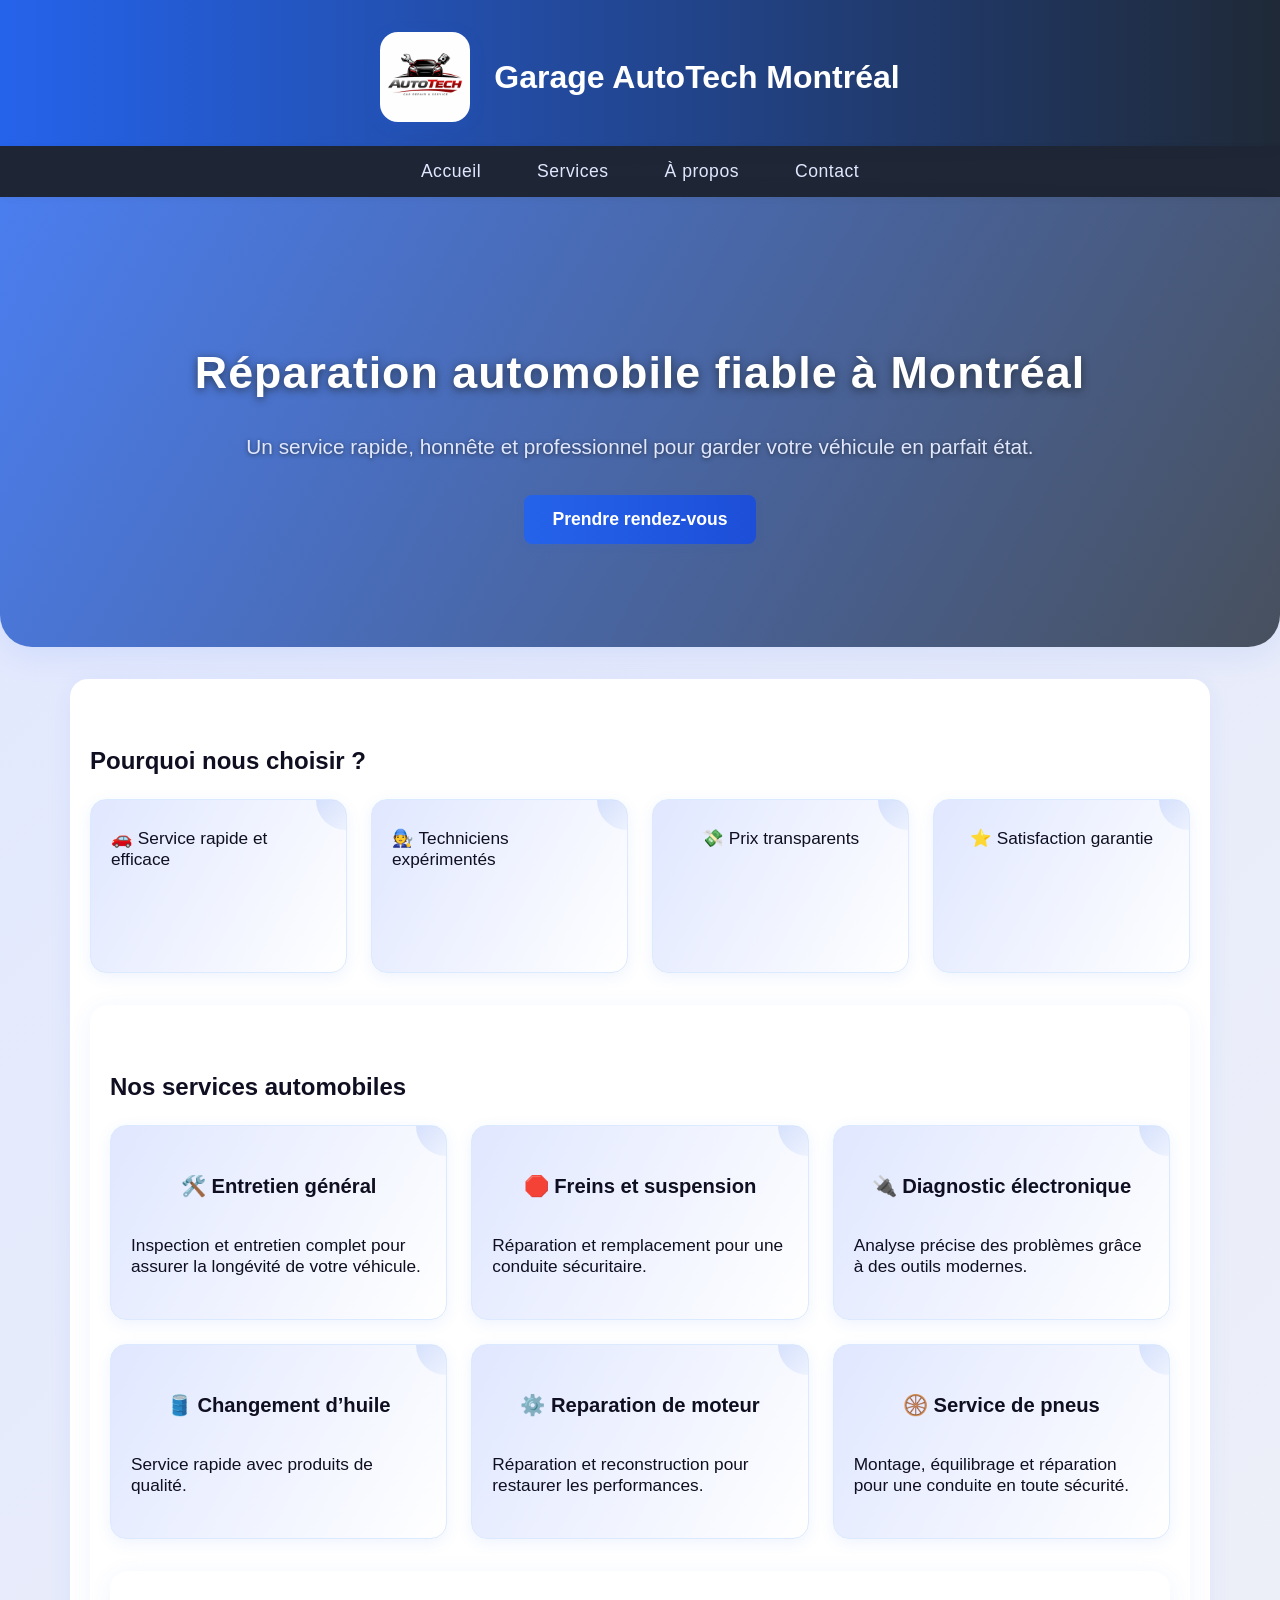
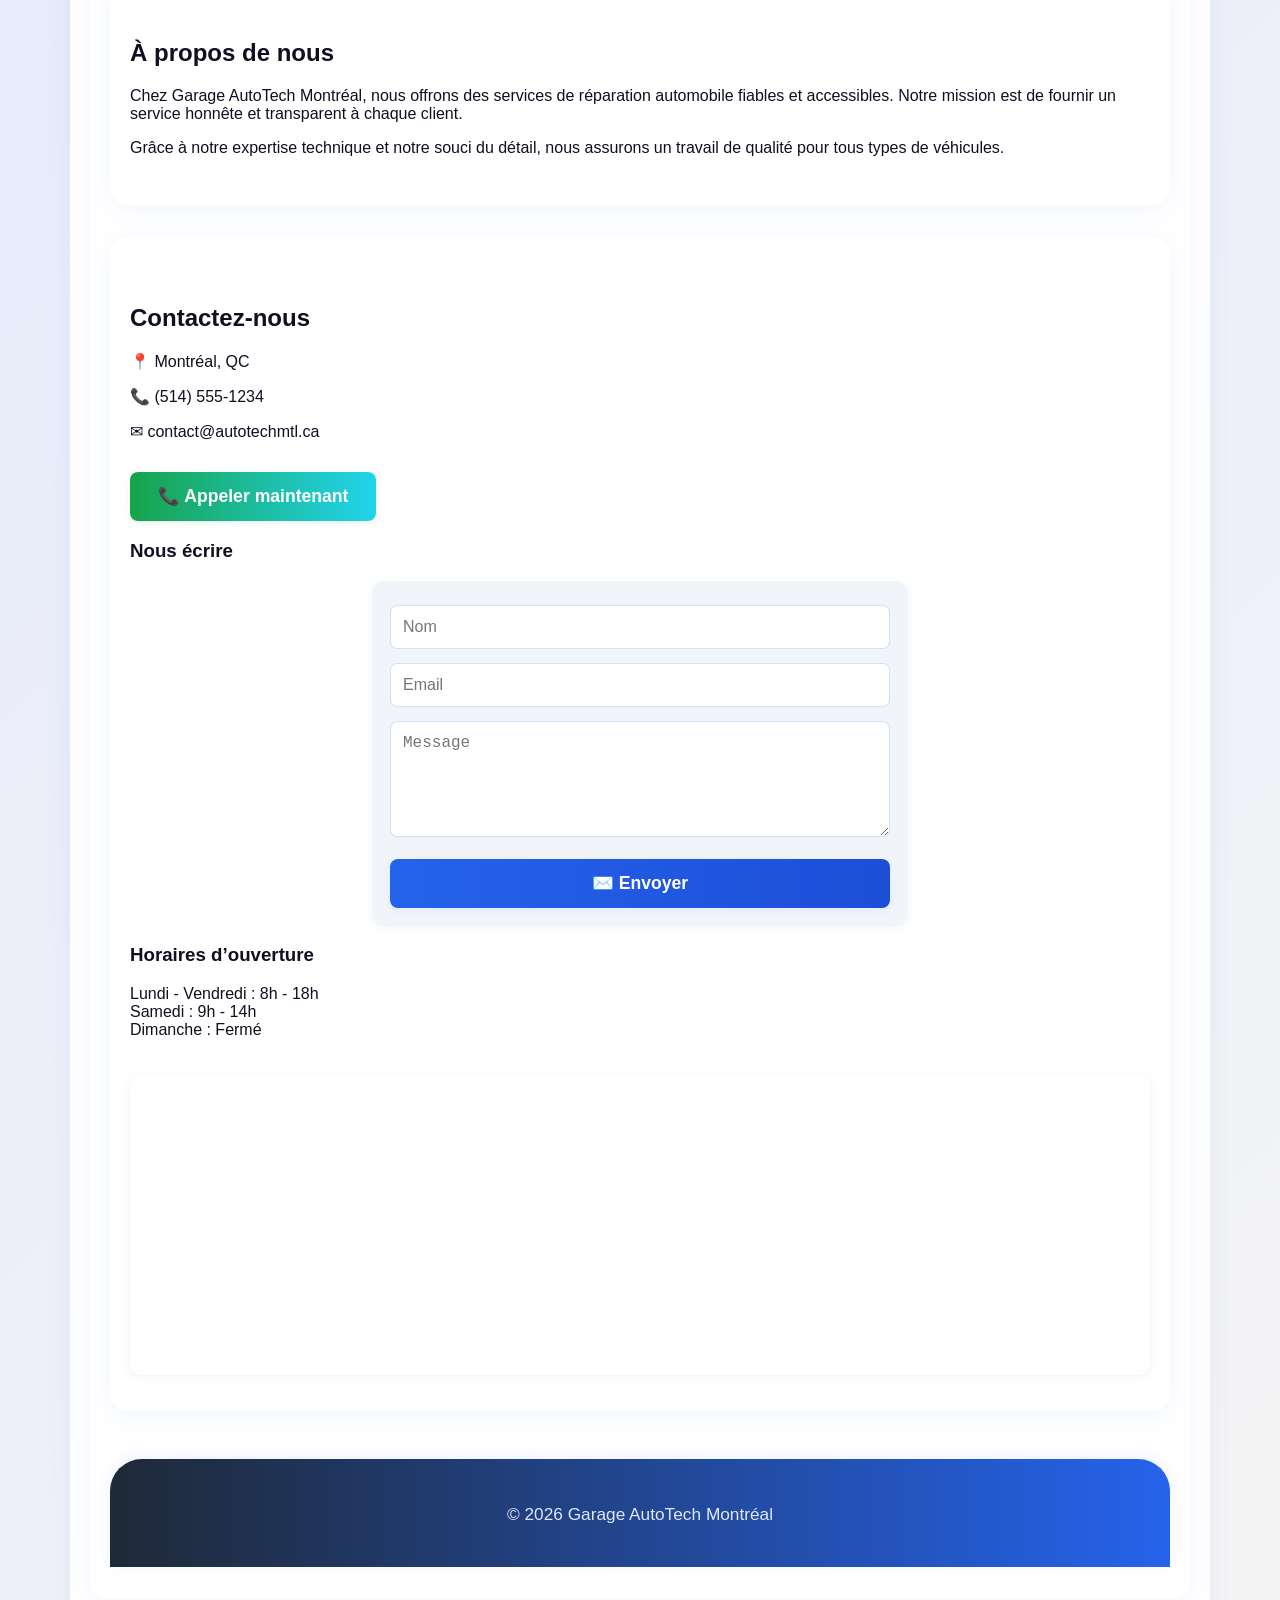
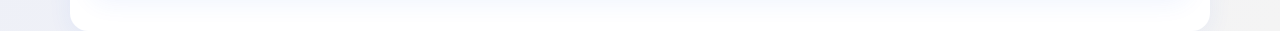
==== index.html @ 0560752d "deplacer le ficher index.html a la racine du projet" ====
<!doctype html>
<html lang="fr">
  <head>
    <meta charset="UTF-8" />
    <meta name="viewport" content="width=device-width, initial-scale=1.0" />
    <title>Garage AutoTech Montréal</title>
    <link rel="stylesheet" href="client/css/style.css" />
  </head>
  <body>
    <header>
      <img src="client/images/logo.png" alt="Logo Garage AutoTech" class="logo-header" />
      <h1>Garage AutoTech Montréal</h1>
    </header>

    <nav>
      <a href="#accueil">Accueil</a>
      <a href="#services">Services</a>
      <a href="#apropos">À propos</a>
      <a href="#contact">Contact</a>
    </nav>

    <!-- ACCUEIL -->
    <section class="hero" id="accueil">
      <h1>Réparation automobile fiable à Montréal</h1>
      <p>
        Un service rapide, honnête et professionnel pour garder votre véhicule
        en parfait état.
      </p>
      <button>Prendre rendez-vous</button>
    </section>

    <div class="container">
      <h2>Pourquoi nous choisir ?</h2>
      <div class="services">
        <div class="card">🚗 Service rapide et efficace</div>
        <div class="card">🧑‍🔧 Techniciens expérimentés</div>
        <div class="card">💸 Prix transparents</div>
        <div class="card">⭐ Satisfaction garantie</div>
      </div>
    

    <!-- SERVICES -->
    <div class="container" id="services">
      <h2>Nos services automobiles</h2>
      <div class="services">
        <div class="card">
          <h3>🛠️ Entretien général</h3>
          <p>
            Inspection et entretien complet pour assurer la longévité de votre véhicule.
          </p>
        </div>
        <div class="card">
          <h3>🛑 Freins et suspension</h3>
          <p>Réparation et remplacement pour une conduite sécuritaire.</p>
        </div>
        <div class="card">
          <h3>🔌 Diagnostic électronique</h3>
          <p>Analyse précise des problèmes grâce à des outils modernes.</p>
        </div>
        <div class="card">
          <h3>🛢️ Changement d’huile</h3>
          <p>Service rapide avec produits de qualité.</p>
        </div>
        <div class="card">
          <h3>⚙️ Reparation de moteur</h3>
            <p>Réparation et reconstruction pour restaurer les performances.</p>
        </div>
        <div class="card">
          <h3>🛞 Service de pneus</h3>
          <p>Montage, équilibrage et réparation pour une conduite en toute sécurité.</p>    
        </div>
      </div>

    <!-- À PROPOS -->
    <div class="container" id="apropos">
      <h2>À propos de nous</h2>
      <p>
        Chez Garage AutoTech Montréal, nous offrons des services de réparation
        automobile fiables et accessibles. Notre mission est de fournir un
        service honnête et transparent à chaque client.
      </p>
      <p>
        Grâce à notre expertise technique et notre souci du détail, nous
        assurons un travail de qualité pour tous types de véhicules.
      </p>
    </div>

    <!-- CONTACT -->
    <div class="container" id="contact">
      <h2>Contactez-nous</h2>
      <p>📍 Montréal, QC</p>
      <p>📞 (514) 555-1234</p>
      <p>✉ contact@autotechmtl.ca</p>

      <a href="tel:15145551234" class="call-btn">📞 Appeler maintenant</a>

      <h3>Nous écrire</h3>
      <form>
        <input type="text" placeholder="Nom" required />
        <input type="email" placeholder="Email" required />
        <textarea placeholder="Message" rows="5" required></textarea>
        <button type="submit">✉️ Envoyer</button>
      </form>

      <h3>Horaires d’ouverture</h3>
      <p>
        Lundi - Vendredi : 8h - 18h<br />Samedi : 9h - 14h<br />Dimanche : Fermé
      </p>

      <iframe
        src="https://maps.google.com/maps?q=Montreal&t=&z=13&ie=UTF8&iwloc=&output=embed"
      ></iframe>
    </div>

    <footer>
      <p>&copy; 2026 Garage AutoTech Montréal</p>
    </footer>
  </body>
</html>
---- client/css/style.css ----
body {
  margin: 0;
  font-family: "Segoe UI", Tahoma, Geneva, Verdana, sans-serif;
  background: linear-gradient(135deg, #e0e7ff 0%, #f4f4f4 100%);
  color: #0f0f21;
  min-height: 100vh;
}

header {
  background: linear-gradient(90deg, #2563eb 0%, #1f2937 100%);
  color: white;
  padding: 32px 20px 24px 20px;
  text-align: center;
  display: flex;
  align-items: center;
  justify-content: center;
  box-shadow: 0 4px 16px rgba(37, 99, 235, 0.08);

  position: relative;
  z-index: 2;
}

.logo-header {
  height: 90px;
  width: auto;
  border-radius: 18px;
  margin-right: 24px;
  object-fit: cover;
  box-shadow: 0 4px 16px rgba(37, 99, 235, 0.15);
}

nav {
  background: #111827ee;
  display: flex;
  justify-content: center;
  flex-wrap: wrap;
  position: sticky;
  top: 0;
  z-index: 10;
  box-shadow: 0 2px 8px rgba(0, 0, 0, 0.04);
}

nav a {
  color: #e0e7ff;
  padding: 15px 28px;
  text-decoration: none;
  font-weight: 500;
  font-size: 1.1rem;
  letter-spacing: 0.5px;
  transition:
    background 0.2s,
    color 0.2s;
}

nav a:hover {
  background: #2563eb;
  color: #fff;
  border-radius: 8px;
}

.hero {
  background:
    linear-gradient(120deg, #2563ebcc 0%, #1f2937cc 100%),
    url("https://images.unsplash.com/photo-1515923162037-7c1f4b6c60b3")
      center/cover no-repeat;
  min-height: 380px;
  display: flex;
  flex-direction: column;
  align-items: center;
  justify-content: center;
  color: #fff;
  text-align: center;
  padding: 40px 20px 30px 20px;
  border-radius: 0 0 32px 32px;
  box-shadow: 0 8px 32px rgba(37, 99, 235, 0.1);
  font-family:
    "Lucida Sans", "Lucida Sans Regular", "Lucida Grande",
    "Lucida Sans Unicode", Geneva, Verdana, sans-serif;
  position: relative;
  overflow: hidden;
}

.hero h1 {
  font-size: 2.8rem;
  margin-bottom: 16px;
  font-weight: 700;
  text-shadow: 0 2px 8px #1f2937cc;
  letter-spacing: 1px;
}

.hero p {
  font-size: 1.3rem;
  margin-bottom: 28px;
  color: #e0e7ff;
  text-shadow: 0 1px 4px #1f2937cc;
}

.container {
  padding: 48px 20px 32px 20px;
  max-width: 1100px;
  margin: 32px auto 0 auto;
  background: #fff;
  border-radius: 18px;
  box-shadow: 0 4px 24px rgba(37, 99, 235, 0.07);
  position: relative;
  z-index: 1;
}

.services {
  display: grid;
  grid-template-columns: repeat(auto-fit, minmax(250px, 1fr));
  gap: 24px;
  margin-top: 24px;
}

.card {
  background: linear-gradient(120deg, #e0e7ff 0%, #fff 100%);
  padding: 28px 20px 24px 20px;
  border-radius: 16px;
  box-shadow: 0 4px 16px rgba(37, 99, 235, 0.08);
  transition:
    transform 0.2s,
    box-shadow 0.2s;
  font-size: 1.08rem;
  font-weight: 500;
  display: flex;
  flex-direction: column;
  align-items: center;
  position: relative;
  overflow: hidden;
  min-height: 120px;
  border: 1.5px solid #dbeafe;
  animation: fadeInUp 0.7s;
}

.card::before {
  content: "";
  display: block;
  position: absolute;
  top: -30px;
  right: -30px;
  width: 60px;
  height: 60px;
  background: linear-gradient(135deg, #2563eb33 0%, #fff0 100%);
  border-radius: 50%;
  z-index: 0;
}

.card:hover {
  transform: translateY(-6px) scale(1.045);
  box-shadow: 0 12px 32px rgba(37, 99, 235, 0.13);
  border-color: #2563eb;
}

.checklist {
  margin-top: 20px;
  line-height: 1.8;
}

form {
  display: flex;
  flex-direction: column;
  gap: 14px;
  max-width: 500px;
  margin: 0 auto;
  background: #f1f5f9;
  padding: 24px 18px 18px 18px;
  border-radius: 12px;
  box-shadow: 0 2px 8px rgba(37, 99, 235, 0.06);
}

input,
textarea {
  padding: 12px;
  border-radius: 7px;
  border: 1.5px solid #2563eb33;
  font-size: 1rem;
  background: #fff;
  transition: border 0.2s;
}

input:focus,
textarea:focus {
  border: 1.5px solid #2563eb;
  outline: none;
}

iframe {
  width: 100%;
  height: 300px;
  border: none;
  margin-top: 20px;
  border-radius: 12px;
  box-shadow: 0 2px 8px rgba(37, 99, 235, 0.08);
}

button {
  background: linear-gradient(90deg, #2563eb 0%, #1d4ed8 100%);
  color: white;
  border: none;
  padding: 14px 28px;
  border-radius: 8px;
  cursor: pointer;
  font-size: 1.1rem;
  font-weight: 600;
  box-shadow: 0 2px 8px rgba(37, 99, 235, 0.08);
  transition:
    background 0.2s,
    transform 0.2s;
  margin-top: 8px;
}

button:hover {
  background: linear-gradient(90deg, #1d4ed8 0%, #2563eb 100%);
  transform: translateY(-2px) scale(1.03);
}

.call-btn {
  display: inline-block;
  margin-top: 15px;
  background: linear-gradient(90deg, #16a34a 0%, #22d3ee 100%);
  padding: 14px 28px;
  border-radius: 8px;
  color: white;
  text-decoration: none;
  font-weight: 600;
  font-size: 1.1rem;
  box-shadow: 0 2px 8px rgba(16, 163, 74, 0.1);
  transition:
    background 0.2s,
    transform 0.2s;
}

.call-btn:hover {
  background: linear-gradient(90deg, #22d3ee 0%, #16a34a 100%);
  transform: translateY(-2px) scale(1.03);
}

footer {
  background: linear-gradient(90deg, #1f2937 0%, #2563eb 100%);
  color: #e0e7ff;
  text-align: center;
  padding: 28px 20px 24px 20px;
  margin-top: 48px;
  border-top-left-radius: 32px;
  border-top-right-radius: 32px;
  box-shadow: 0 -4px 16px rgba(37, 99, 235, 0.08);
  font-size: 1.08rem;
}

@keyframes fadeInUp {
  from {
    opacity: 0;
    transform: translateY(30px);
  }
  to {
    opacity: 1;
    transform: translateY(0);
  }
}
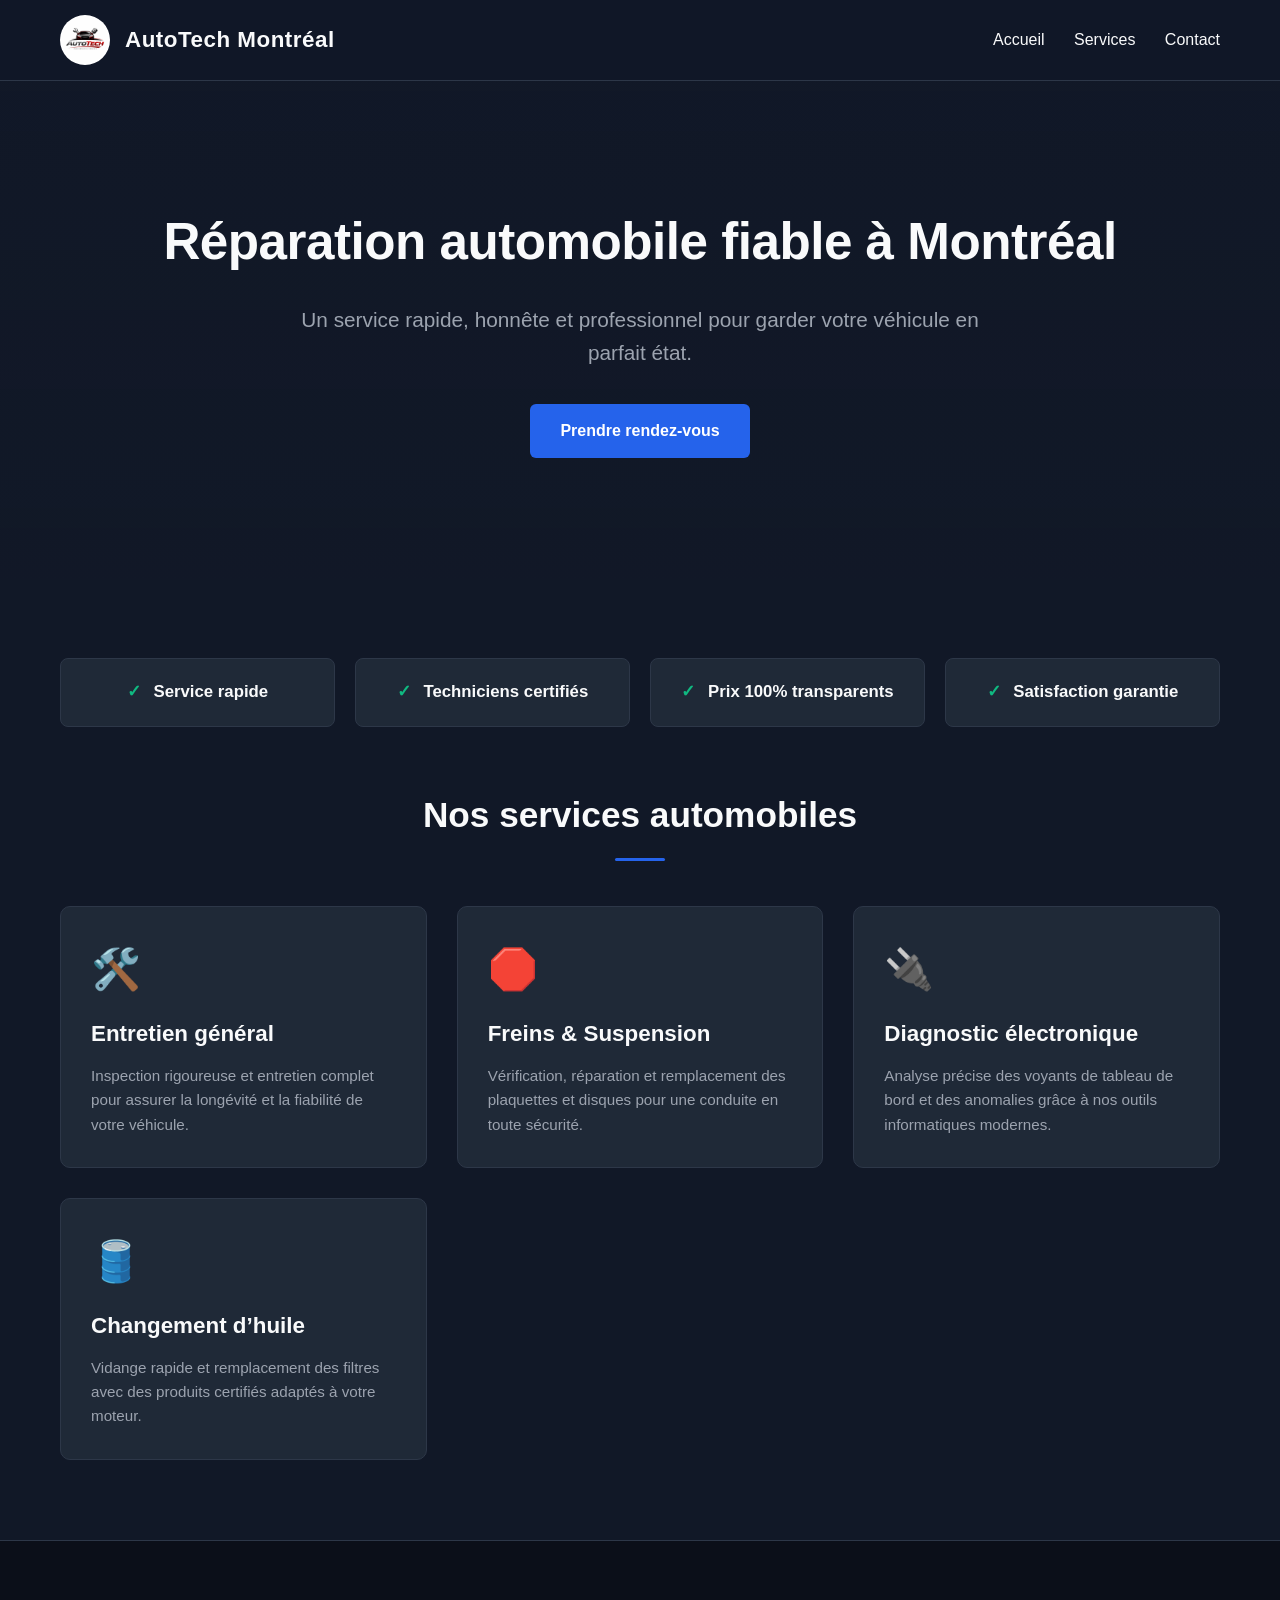
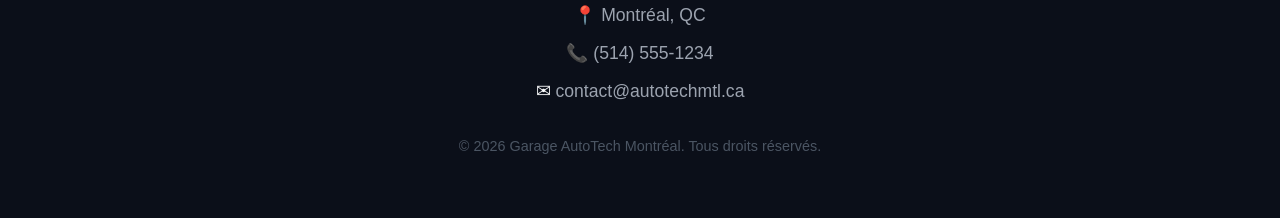
==== commit 356d7cda: "mise a jour du style" ====
--- a/index.html
+++ b/index.html
@@ -3,117 +3,296 @@
   <head>
     <meta charset="UTF-8" />
     <meta name="viewport" content="width=device-width, initial-scale=1.0" />
-    <title>Garage AutoTech Montréal</title>
-    <link rel="stylesheet" href="client/css/style.css" />
+    <title>Garage AutoTech Montréal | Réparation & Entretien</title>
+    <style>
+      /* --- RESET & VARIABLES --- */
+      * {
+        margin: 0;
+        padding: 0;
+        box-sizing: border-box;
+        font-family: "Segoe UI", Tahoma, Geneva, Verdana, sans-serif;
+      }
+      :root {
+        --bg-dark: #111827; /* Bleu nuit très profond */
+        --bg-card: #1f2937; /* Gris/bleu pour les cartes */
+        --primary-blue: #2563eb; /* Bleu vif pour les accents */
+        --text-light: #f9fafb; /* Blanc cassé pour la lisibilité */
+        --text-muted: #9ca3af; /* Gris pour les textes secondaires */
+        --success: #10b981; /* Vert pour les badges de confiance */
+      }
+
+      body {
+        background-color: var(--bg-dark);
+        color: var(--text-light);
+        line-height: 1.6;
+      }
+
+      /* --- EN-TÊTE / NAVIGATION --- */
+      header {
+        background-color: rgba(17, 24, 39, 0.95);
+        position: sticky;
+        top: 0;
+        z-index: 100;
+        border-bottom: 1px solid #2d3748;
+        backdrop-filter: blur(5px);
+      }
+      .nav-container {
+        max-width: 1200px;
+        margin: 0 auto;
+        display: flex;
+        justify-content: space-between;
+        align-items: center;
+        padding: 15px 20px;
+      }
+      .logo-block {
+        display: flex;
+        align-items: center;
+        gap: 15px;
+      }
+      .logo-img {
+        height: 50px;
+        width: 50px;
+        object-fit: contain;
+        border-radius: 50%; /* Arrondit proprement l'ancien carré blanc */
+        background-color: white;
+        padding: 2px;
+      }
+      .logo-title {
+        font-size: 1.4rem;
+        font-weight: bold;
+        letter-spacing: 0.5px;
+      }
+      nav a {
+        color: var(--text-light);
+        text-decoration: none;
+        margin-left: 25px;
+        font-weight: 500;
+        font-size: 1rem;
+        transition: color 0.2s;
+      }
+      nav a:hover {
+        color: var(--primary-blue);
+      }
+
+      /* --- HERO SECTION --- */
+      .hero {
+        text-align: center;
+        padding: 120px 20px;
+        background:
+          linear-gradient(rgba(17, 24, 39, 0.85), rgba(17, 24, 39, 0.95)),
+          url("https://images.unsplash.com/photo-1616788494707-ec28f08d05a1?q=80&w=1200")
+            no-repeat center center/cover;
+      }
+      .hero h1 {
+        font-size: 3.2rem;
+        margin-bottom: 20px;
+        font-weight: 800;
+        letter-spacing: -0.5px;
+      }
+      .hero p {
+        font-size: 1.3rem;
+        color: var(--text-muted);
+        max-width: 700px;
+        margin: 0 auto 35px auto;
+      }
+      .btn {
+        display: inline-block;
+        background-color: var(--primary-blue);
+        color: white;
+        padding: 14px 30px;
+        text-decoration: none;
+        border-radius: 6px;
+        font-weight: 600;
+        transition: all 0.2s ease;
+      }
+      .btn:hover {
+        background-color: #1d4ed8;
+        transform: translateY(-2px);
+      }
+
+      /* --- STRUCTURE DES SECTIONS --- */
+      .container {
+        max-width: 1200px;
+        margin: 0 auto;
+        padding: 80px 20px;
+      }
+      .section-title {
+        text-align: center;
+        font-size: 2.2rem;
+        margin-bottom: 45px;
+        position: relative;
+      }
+      .section-title::after {
+        content: "";
+        display: block;
+        width: 50px;
+        height: 3px;
+        background-color: var(--primary-blue);
+        margin: 15px auto 0 auto;
+        border-radius: 2px;
+      }
+
+      /* --- ARGUMENTS CLÉS (BADGES) --- */
+      .features-grid {
+        display: grid;
+        grid-template-columns: repeat(auto-fit, minmax(220px, 1fr));
+        gap: 20px;
+        margin-bottom: 40px;
+      }
+      .feature-tag {
+        background-color: var(--bg-card);
+        border: 1px solid #2d3748;
+        padding: 20px;
+        border-radius: 8px;
+        text-align: center;
+        font-weight: 600;
+        font-size: 1.05rem;
+      }
+      .feature-tag span {
+        color: var(--success);
+        margin-right: 8px;
+      }
+
+      /* --- SECTION SERVICES (CARTES MODERNES) --- */
+      .services-grid {
+        display: grid;
+        grid-template-columns: repeat(auto-fit, minmax(300px, 1fr));
+        gap: 30px;
+      }
+      .service-card {
+        background-color: var(--bg-card);
+        border: 1px solid #2d3748;
+        padding: 30px;
+        border-radius: 10px;
+        transition:
+          transform 0.3s ease,
+          border-color 0.3s ease;
+      }
+      .service-card:hover {
+        transform: translateY(-5px);
+        border-color: var(--primary-blue);
+      }
+      .service-icon {
+        font-size: 2.5rem;
+        margin-bottom: 15px;
+        display: inline-block;
+      }
+      .service-card h3 {
+        font-size: 1.4rem;
+        margin-bottom: 12px;
+      }
+      .service-card p {
+        color: var(--text-muted);
+        font-size: 0.95rem;
+      }
+
+      /* --- PIED DE PAGE & CONTACT --- */
+      footer {
+        background-color: #0b0f19;
+        border-top: 1px solid #2d3748;
+        padding: 60px 20px;
+        text-align: center;
+      }
+      .footer-info {
+        display: flex;
+        flex-direction: column;
+        gap: 10px;
+        margin-bottom: 30px;
+        font-size: 1.1rem;
+      }
+      .footer-info span {
+        color: var(--text-muted);
+      }
+      .copyright {
+        font-size: 0.9rem;
+        color: #4b5563;
+      }
+    </style>
   </head>
   <body>
     <header>
-      <img src="client/images/logo.png" alt="Logo Garage AutoTech" class="logo-header" />
-      <h1>Garage AutoTech Montréal</h1>
+      <div class="nav-container">
+        <div class="logo-block">
+          <img src="client/images/logo.png" alt="Logo" class="logo-img" />
+          <span class="logo-title">AutoTech Montréal</span>
+        </div>
+        <nav>
+          <a href="#accueil">Accueil</a>
+          <a href="#services">Services</a>
+          <a href="#contact">Contact</a>
+        </nav>
+      </div>
     </header>
 
-    <nav>
-      <a href="#accueil">Accueil</a>
-      <a href="#services">Services</a>
-      <a href="#apropos">À propos</a>
-      <a href="#contact">Contact</a>
-    </nav>
-
-    <!-- ACCUEIL -->
-    <section class="hero" id="accueil">
+    <section id="accueil" class="hero">
       <h1>Réparation automobile fiable à Montréal</h1>
       <p>
         Un service rapide, honnête et professionnel pour garder votre véhicule
         en parfait état.
       </p>
-      <button>Prendre rendez-vous</button>
+      <a href="#contact" class="btn">Prendre rendez-vous</a>
     </section>
 
-    <div class="container">
-      <h2>Pourquoi nous choisir ?</h2>
-      <div class="services">
-        <div class="card">🚗 Service rapide et efficace</div>
-        <div class="card">🧑‍🔧 Techniciens expérimentés</div>
-        <div class="card">💸 Prix transparents</div>
-        <div class="card">⭐ Satisfaction garantie</div>
+    <main class="container">
+      <div class="features-grid">
+        <div class="feature-tag"><span>✓</span> Service rapide</div>
+        <div class="feature-tag"><span>✓</span> Techniciens certifiés</div>
+        <div class="feature-tag"><span>✓</span> Prix 100% transparents</div>
+        <div class="feature-tag"><span>✓</span> Satisfaction garantie</div>
       </div>
-    
-
-    <!-- SERVICES -->
-    <div class="container" id="services">
-      <h2>Nos services automobiles</h2>
-      <div class="services">
-        <div class="card">
-          <h3>🛠️ Entretien général</h3>
-          <p>
-            Inspection et entretien complet pour assurer la longévité de votre véhicule.
-          </p>
+
+      <section id="services" style="margin-top: 60px">
+        <h2 class="section-title">Nos services automobiles</h2>
+
+        <div class="services-grid">
+          <div class="service-card">
+            <span class="service-icon">🛠️</span>
+            <h3>Entretien général</h3>
+            <p>
+              Inspection rigoureuse et entretien complet pour assurer la
+              longévité et la fiabilité de votre véhicule.
+            </p>
+          </div>
+
+          <div class="service-card">
+            <span class="service-icon">🛑</span>
+            <h3>Freins & Suspension</h3>
+            <p>
+              Vérification, réparation et remplacement des plaquettes et disques
+              pour une conduite en toute sécurité.
+            </p>
+          </div>
+
+          <div class="service-card">
+            <span class="service-icon">🔌</span>
+            <h3>Diagnostic électronique</h3>
+            <p>
+              Analyse précise des voyants de tableau de bord et des anomalies
+              grâce à nos outils informatiques modernes.
+            </p>
+          </div>
+
+          <div class="service-card">
+            <span class="service-icon">🛢️</span>
+            <h3>Changement d’huile</h3>
+            <p>
+              Vidange rapide et remplacement des filtres avec des produits
+              certifiés adaptés à votre moteur.
+            </p>
+          </div>
         </div>
-        <div class="card">
-          <h3>🛑 Freins et suspension</h3>
-          <p>Réparation et remplacement pour une conduite sécuritaire.</p>
-        </div>
-        <div class="card">
-          <h3>🔌 Diagnostic électronique</h3>
-          <p>Analyse précise des problèmes grâce à des outils modernes.</p>
-        </div>
-        <div class="card">
-          <h3>🛢️ Changement d’huile</h3>
-          <p>Service rapide avec produits de qualité.</p>
-        </div>
-        <div class="card">
-          <h3>⚙️ Reparation de moteur</h3>
-            <p>Réparation et reconstruction pour restaurer les performances.</p>
-        </div>
-        <div class="card">
-          <h3>🛞 Service de pneus</h3>
-          <p>Montage, équilibrage et réparation pour une conduite en toute sécurité.</p>    
-        </div>
+      </section>
+    </main>
+
+    <footer id="contact">
+      <div class="footer-info">
+        <p>📍 <span>Montréal, QC</span></p>
+        <p>📞 <span>(514) 555-1234</span></p>
+        <p>✉ <span>contact@autotechmtl.ca</span></p>
       </div>
-
-    <!-- À PROPOS -->
-    <div class="container" id="apropos">
-      <h2>À propos de nous</h2>
-      <p>
-        Chez Garage AutoTech Montréal, nous offrons des services de réparation
-        automobile fiables et accessibles. Notre mission est de fournir un
-        service honnête et transparent à chaque client.
+      <p class="copyright">
+        © 2026 Garage AutoTech Montréal. Tous droits réservés.
       </p>
-      <p>
-        Grâce à notre expertise technique et notre souci du détail, nous
-        assurons un travail de qualité pour tous types de véhicules.
-      </p>
-    </div>
-
-    <!-- CONTACT -->
-    <div class="container" id="contact">
-      <h2>Contactez-nous</h2>
-      <p>📍 Montréal, QC</p>
-      <p>📞 (514) 555-1234</p>
-      <p>✉ contact@autotechmtl.ca</p>
-
-      <a href="tel:15145551234" class="call-btn">📞 Appeler maintenant</a>
-
-      <h3>Nous écrire</h3>
-      <form>
-        <input type="text" placeholder="Nom" required />
-        <input type="email" placeholder="Email" required />
-        <textarea placeholder="Message" rows="5" required></textarea>
-        <button type="submit">✉️ Envoyer</button>
-      </form>
-
-      <h3>Horaires d’ouverture</h3>
-      <p>
-        Lundi - Vendredi : 8h - 18h<br />Samedi : 9h - 14h<br />Dimanche : Fermé
-      </p>
-
-      <iframe
-        src="https://maps.google.com/maps?q=Montreal&t=&z=13&ie=UTF8&iwloc=&output=embed"
-      ></iframe>
-    </div>
-
-    <footer>
-      <p>&copy; 2026 Garage AutoTech Montréal</p>
     </footer>
   </body>
 </html>
